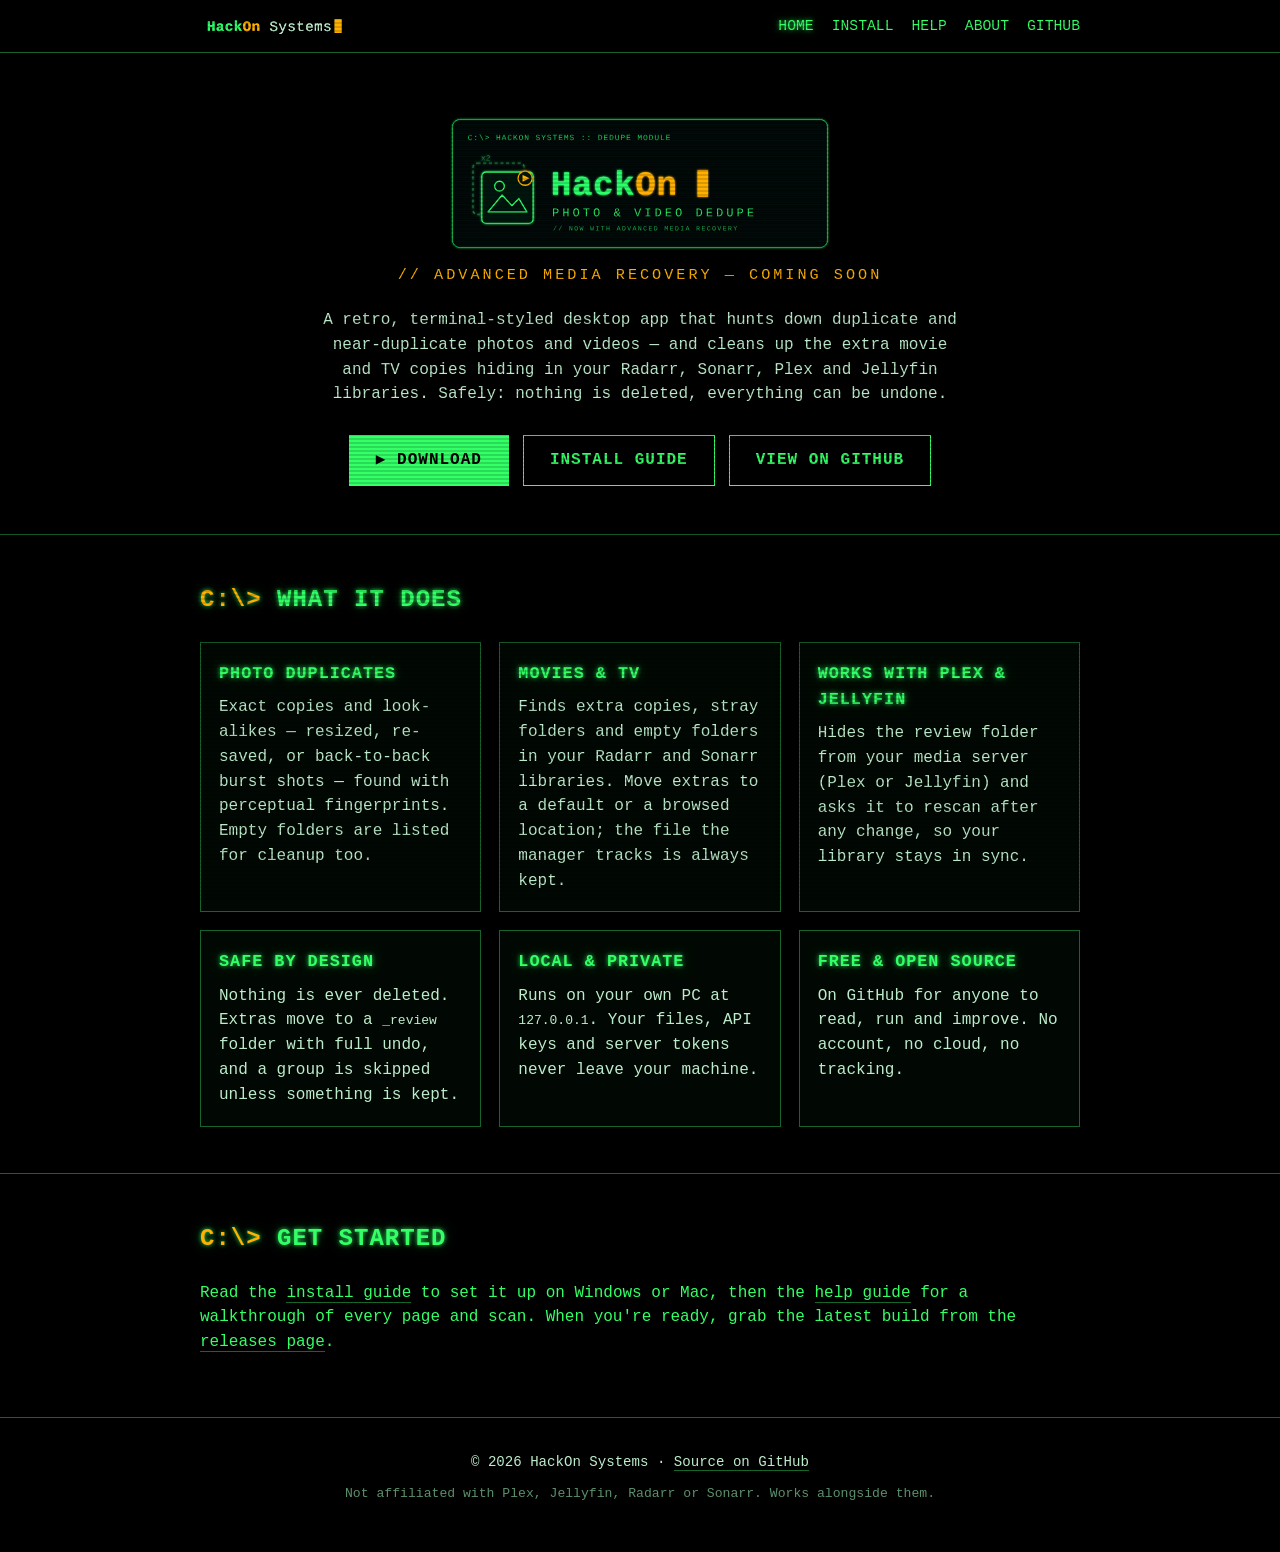
==== index.html @ 182e05cd "Site: Jellyfin support + honest recovery tagline; docs regenerated" ====
<!DOCTYPE html>
<html lang="en">
<head>
<meta charset="utf-8">
<meta name="viewport" content="width=device-width, initial-scale=1">
<title>HackOn Photo & Video DeDupe</title>
<meta name="description" content="HackOn Photo &amp; Video DeDupe — a retro desktop app that finds duplicate photos and videos and cleans up extra movie/TV copies, safely and locally.">
<link rel="icon" href="assets/icon.svg">
<link rel="stylesheet" href="style.css">
</head>
<body>
<header class="site"><div class="wrap">
  <a class="brand" href="index.html"><img class="brandlogo" src="assets/logo-hackon-systems.svg" alt="HackOn Systems"></a>
  <nav><a href='index.html' style='text-shadow:var(--glow)'>HOME</a><a href='install.html'>INSTALL</a><a href='help.html'>HELP</a><a href='about.html'>ABOUT</a><a href='https://github.com/Hackenon' target='_blank' rel='noopener'>GITHUB</a></nav>
</div></header>

<section class="hero">
  <img class="logo" src="assets/logo-hackon.svg" alt="HackOn Photo & Video DeDupe">
  <div class="tag">// ADVANCED MEDIA RECOVERY &mdash; COMING SOON</div>
  <p class="pitch">A retro, terminal-styled desktop app that hunts down duplicate and near-duplicate
  photos and videos &mdash; and cleans up the extra movie and TV copies hiding in your Radarr, Sonarr,
  Plex and Jellyfin libraries. Safely: nothing is deleted, everything can be undone.</p>
  <div class="btns">
    <a class="btn primary" href="https://github.com/Hackenon/hackon-dedupe/releases">&#9654; DOWNLOAD</a>
    <a class="btn" href="install.html">INSTALL GUIDE</a>
    <a class="btn" href="https://github.com/Hackenon" target="_blank" rel="noopener">VIEW ON GITHUB</a>
  </div>
</section>
<section><div class="wrap">
  <h2><span class='prompt'>C:\&gt;</span> WHAT IT DOES</h2>
  <div class="features"><div class='card'><h3>PHOTO DUPLICATES</h3><p>Exact copies and look-alikes &mdash; resized, re-saved, or back-to-back burst shots &mdash; found with perceptual fingerprints. Empty folders are listed for cleanup too.</p></div><div class='card'><h3>MOVIES &amp; TV</h3><p>Finds extra copies, stray folders and empty folders in your Radarr and Sonarr libraries. Move extras to a default or a browsed location; the file the manager tracks is always kept.</p></div><div class='card'><h3>WORKS WITH PLEX &amp; JELLYFIN</h3><p>Hides the review folder from your media server (Plex or Jellyfin) and asks it to rescan after any change, so your library stays in sync.</p></div><div class='card'><h3>SAFE BY DESIGN</h3><p>Nothing is ever deleted. Extras move to a <code>_review</code> folder with full undo, and a group is skipped unless something is kept.</p></div><div class='card'><h3>LOCAL &amp; PRIVATE</h3><p>Runs on your own PC at <code>127.0.0.1</code>. Your files, API keys and server tokens never leave your machine.</p></div><div class='card'><h3>FREE &amp; OPEN SOURCE</h3><p>On GitHub for anyone to read, run and improve. No account, no cloud, no tracking.</p></div></div>
</div></section>
<section><div class="wrap">
  <h2><span class='prompt'>C:\&gt;</span> GET STARTED</h2>
  <p>Read the <a href="install.html">install guide</a> to set it up on Windows or Mac, then the
  <a href="help.html">help guide</a> for a walkthrough of every page and scan. When you're ready,
  grab the latest build from the <a href="https://github.com/Hackenon/hackon-dedupe/releases">releases page</a>.</p>
</div></section>

<footer class="site"><div class="wrap">
  <div>&copy; 2026 HackOn Systems &middot; <a href="https://github.com/Hackenon" target="_blank" rel="noopener">Source on GitHub</a></div>
  <div class="fine">Not affiliated with Plex, Jellyfin, Radarr or Sonarr. Works alongside them.</div>
</div></footer>
</body>
</html>
---- style.css ----
:root{
  --phos:#33ff66; --rgb:51,255,102; --amber:#ffb000; --bg:#000;
  --dim:#17632b; --soft:#bdeccb;
  --glow:0 0 4px rgba(var(--rgb),.8), 0 0 12px rgba(var(--rgb),.35);
}
*{box-sizing:border-box}
html{scroll-behavior:smooth}
body{
  margin:0; background:var(--bg); color:var(--phos);
  font-family:"Courier New",ui-monospace,"DejaVu Sans Mono",monospace;
  line-height:1.55; -webkit-font-smoothing:none;
}
/* faint CRT scanlines */
body::after{
  content:""; position:fixed; inset:0; pointer-events:none; z-index:50;
  background:repeating-linear-gradient(rgba(0,0,0,0) 0 2px, rgba(0,0,0,.14) 2px 4px);
}
.wrap{max-width:920px; margin:0 auto; padding:0 20px}
a{color:var(--phos); text-decoration:none; border-bottom:1px solid rgba(var(--rgb),.4)}
a:hover{text-shadow:var(--glow); border-bottom-color:var(--phos)}
h1,h2,h3{text-shadow:var(--glow); letter-spacing:1px}

/* header */
header.site{position:sticky; top:0; z-index:40; background:rgba(0,0,0,.92);
  border-bottom:1px solid var(--dim); backdrop-filter:blur(3px)}
header .wrap{display:flex; align-items:center; gap:18px; height:52px}
header .brand{font-weight:bold; letter-spacing:2px; text-shadow:var(--glow); border:none}
header nav{margin-left:auto; display:flex; gap:18px; flex-wrap:wrap}
header nav a{border:none; font-size:.92rem}

/* hero */
.hero{text-align:center; padding:64px 20px 48px; border-bottom:1px solid var(--dim)}
.hero img.logo{width:min(380px,82%); height:auto}
.hero .tag{color:var(--amber); letter-spacing:3px; margin-top:6px; font-size:.95rem}
.hero p.pitch{max-width:640px; margin:20px auto 0; color:var(--soft)}
.btns{display:flex; gap:14px; justify-content:center; flex-wrap:wrap; margin-top:28px}
.btn{display:inline-block; padding:12px 26px; border:1px solid var(--phos); color:var(--phos);
  font-weight:bold; letter-spacing:1px}
.btn.primary{background:var(--phos); color:#000}
.btn:hover{box-shadow:var(--glow)}

/* sections */
section{padding:46px 0; border-bottom:1px solid var(--dim)}
section h2{margin:0 0 24px}
.features{display:grid; grid-template-columns:repeat(auto-fit,minmax(250px,1fr)); gap:18px}
.card{border:1px solid var(--dim); padding:18px; background:rgba(var(--rgb),.03)}
.card h3{margin:0 0 8px; font-size:1.05rem}
.card p{margin:0; color:var(--soft)}
.prompt{color:var(--amber)}

/* doc pages */
.doc{padding:34px 0 50px}
.doc h2{border-bottom:1px solid var(--dim); padding-bottom:6px; margin-top:34px}
.doc h3{margin-top:22px}
.doc code{background:#05230f; padding:1px 6px; border:1px solid var(--dim)}
.doc pre{background:#04170a; border:1px solid var(--dim); padding:14px; overflow:auto}
.doc pre code{background:none; border:none; padding:0}
.doc table{border-collapse:collapse; width:100%; margin:14px 0}
.doc th,.doc td{border:1px solid var(--dim); padding:7px 11px; text-align:left; vertical-align:top}
.doc ul,.doc ol{padding-left:22px}

/* footer */
footer.site{padding:34px 20px 48px; text-align:center; color:var(--soft); font-size:.88rem}
footer.site a{color:var(--soft)}
footer .fine{color:#5c8f6c; margin-top:10px; font-size:.82rem}

/* company wordmark in the header */
header .brand{display:flex;align-items:center}
.brandlogo{height:30px;width:auto;display:block}
.doc.about .portrait{display:block; width:min(200px,58%); height:auto; margin:6px auto 2px; border-radius:16px}
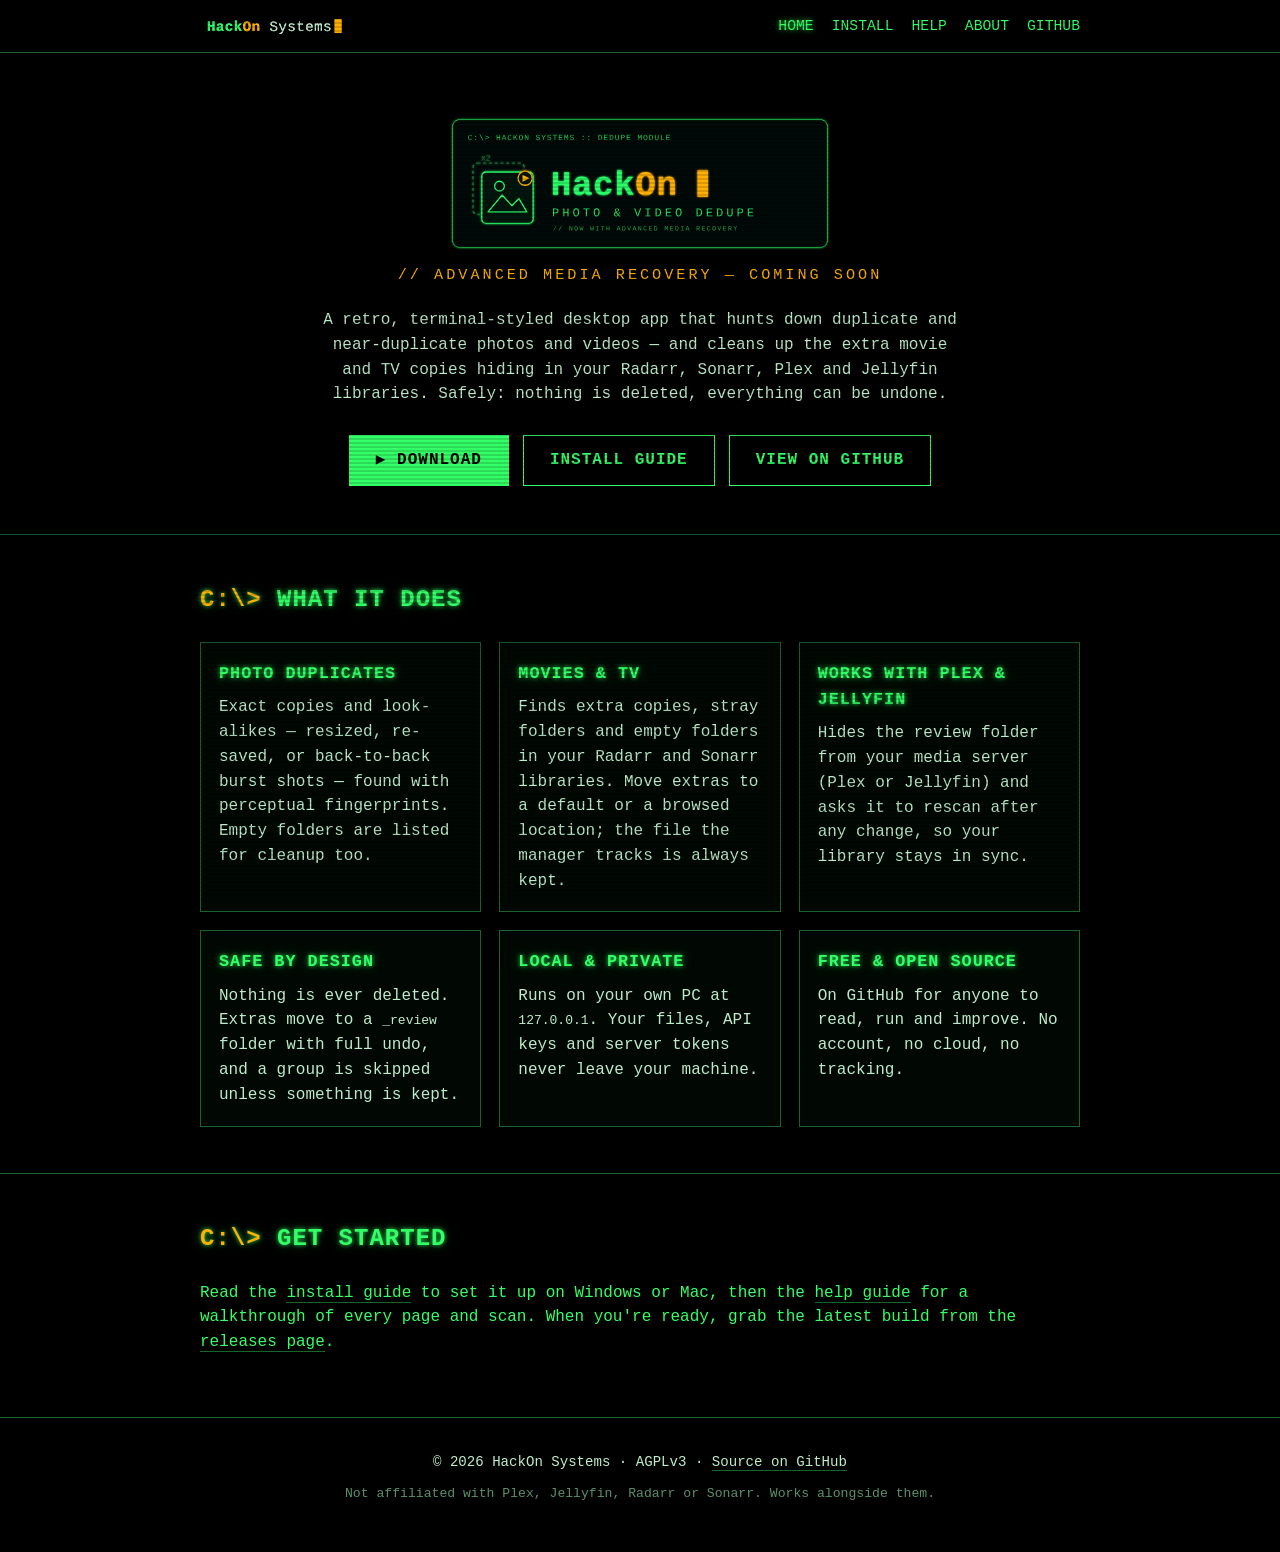
==== commit aa7de690: "Update site: --host network access + firewall, AGPLv3 footer" ====
--- a/index.html
+++ b/index.html
@@ -38,7 +38,7 @@
 </div></section>
 
 <footer class="site"><div class="wrap">
-  <div>&copy; 2026 HackOn Systems &middot; <a href="https://github.com/Hackenon" target="_blank" rel="noopener">Source on GitHub</a></div>
+  <div>&copy; 2026 HackOn Systems &middot; AGPLv3 &middot; <a href="https://github.com/Hackenon" target="_blank" rel="noopener">Source on GitHub</a></div>
   <div class="fine">Not affiliated with Plex, Jellyfin, Radarr or Sonarr. Works alongside them.</div>
 </div></footer>
 </body>
